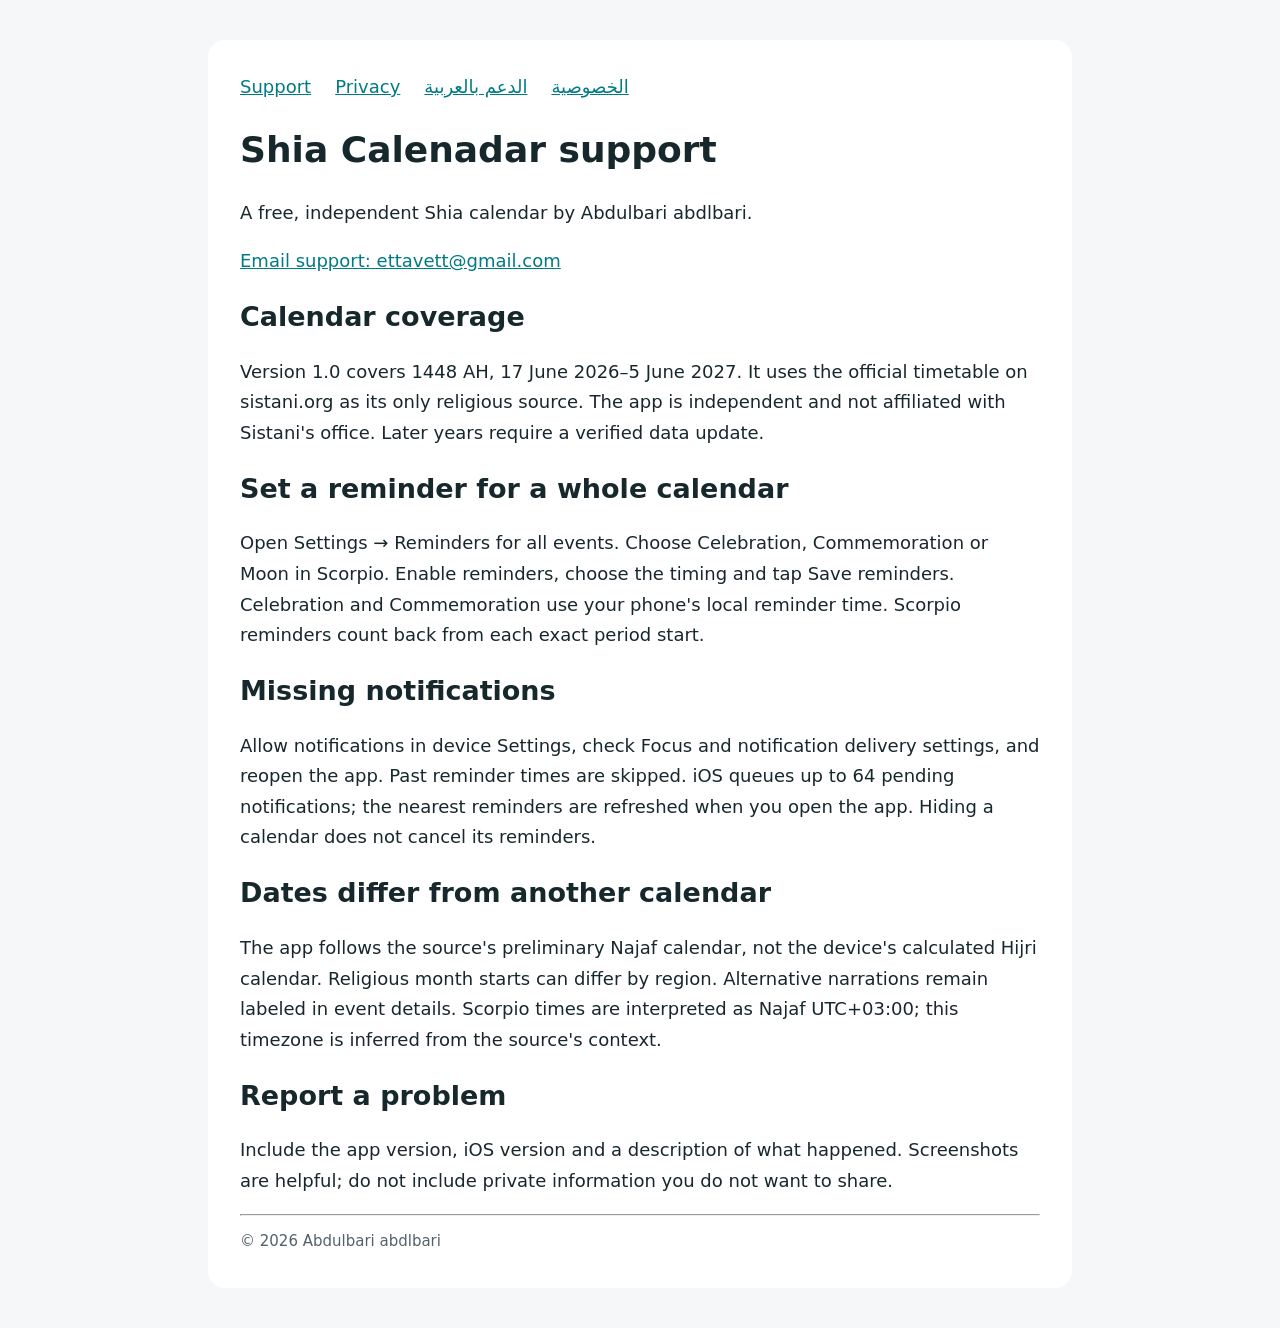
==== index.html @ c19f3e4d "Publish Shia Calenadar support and privacy pages" ====
<!doctype html><html lang="en" dir="ltr"><head><meta charset="utf-8"><meta name="viewport" content="width=device-width,initial-scale=1"><title>Shia Calenadar — Support</title><link rel="stylesheet" href="style.css"></head><body><main><nav><a href="index.html">Support</a><a href="privacy.html">Privacy</a><a href="support-ar.html" lang="ar">الدعم بالعربية</a><a href="privacy-ar.html" lang="ar">الخصوصية</a></nav><h1>Shia Calenadar support</h1><p>A free, independent Shia calendar by Abdulbari abdlbari.</p><p><a href="mailto:ettavett@gmail.com">Email support: ettavett@gmail.com</a></p><h2>Calendar coverage</h2><p>Version 1.0 covers 1448 AH, 17 June 2026–5 June 2027. It uses the official timetable on sistani.org as its only religious source. The app is independent and not affiliated with Sistani's office. Later years require a verified data update.</p><h2>Set a reminder for a whole calendar</h2><p>Open Settings → Reminders for all events. Choose Celebration, Commemoration or Moon in Scorpio. Enable reminders, choose the timing and tap Save reminders. Celebration and Commemoration use your phone's local reminder time. Scorpio reminders count back from each exact period start.</p><h2>Missing notifications</h2><p>Allow notifications in device Settings, check Focus and notification delivery settings, and reopen the app. Past reminder times are skipped. iOS queues up to 64 pending notifications; the nearest reminders are refreshed when you open the app. Hiding a calendar does not cancel its reminders.</p><h2>Dates differ from another calendar</h2><p>The app follows the source's preliminary Najaf calendar, not the device's calculated Hijri calendar. Religious month starts can differ by region. Alternative narrations remain labeled in event details. Scorpio times are interpreted as Najaf UTC+03:00; this timezone is inferred from the source's context.</p><h2>Report a problem</h2><p>Include the app version, iOS version and a description of what happened. Screenshots are helpful; do not include private information you do not want to share.</p><hr><small>© 2026 Abdulbari abdlbari</small></main></body></html>
---- style.css ----
body{font:18px/1.7 system-ui,sans-serif;margin:0;background:#f5f7f8;color:#17282d}main{max-width:800px;margin:40px auto;padding:32px;background:white;border-radius:18px}h1,h2{line-height:1.3}a{color:#007b83}nav{display:flex;gap:24px;flex-wrap:wrap}small{color:#536269}@media(max-width:600px){main{margin:0;border-radius:0;padding:24px}}
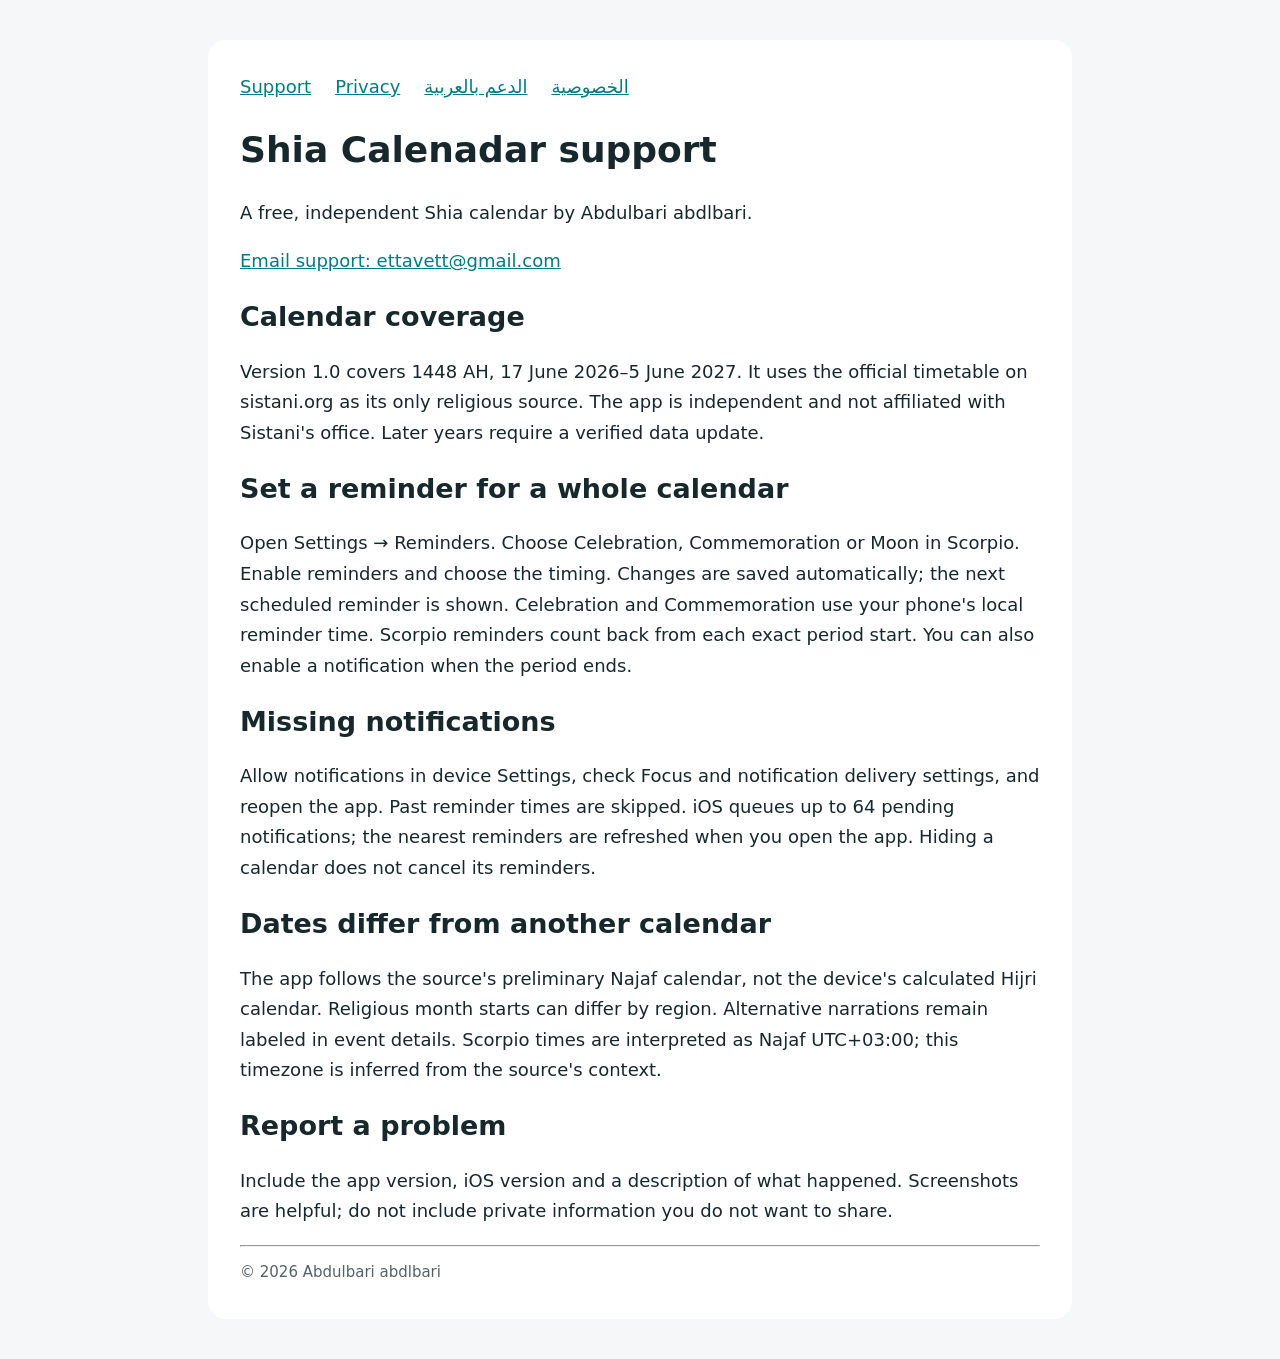
==== commit ff869f70: "Update support for automatic category reminders and Scorpio end notifications" ====
--- a/index.html
+++ b/index.html
@@ -1 +1 @@
-<!doctype html><html lang="en" dir="ltr"><head><meta charset="utf-8"><meta name="viewport" content="width=device-width,initial-scale=1"><title>Shia Calenadar — Support</title><link rel="stylesheet" href="style.css"></head><body><main><nav><a href="index.html">Support</a><a href="privacy.html">Privacy</a><a href="support-ar.html" lang="ar">الدعم بالعربية</a><a href="privacy-ar.html" lang="ar">الخصوصية</a></nav><h1>Shia Calenadar support</h1><p>A free, independent Shia calendar by Abdulbari abdlbari.</p><p><a href="mailto:ettavett@gmail.com">Email support: ettavett@gmail.com</a></p><h2>Calendar coverage</h2><p>Version 1.0 covers 1448 AH, 17 June 2026–5 June 2027. It uses the official timetable on sistani.org as its only religious source. The app is independent and not affiliated with Sistani's office. Later years require a verified data update.</p><h2>Set a reminder for a whole calendar</h2><p>Open Settings → Reminders for all events. Choose Celebration, Commemoration or Moon in Scorpio. Enable reminders, choose the timing and tap Save reminders. Celebration and Commemoration use your phone's local reminder time. Scorpio reminders count back from each exact period start.</p><h2>Missing notifications</h2><p>Allow notifications in device Settings, check Focus and notification delivery settings, and reopen the app. Past reminder times are skipped. iOS queues up to 64 pending notifications; the nearest reminders are refreshed when you open the app. Hiding a calendar does not cancel its reminders.</p><h2>Dates differ from another calendar</h2><p>The app follows the source's preliminary Najaf calendar, not the device's calculated Hijri calendar. Religious month starts can differ by region. Alternative narrations remain labeled in event details. Scorpio times are interpreted as Najaf UTC+03:00; this timezone is inferred from the source's context.</p><h2>Report a problem</h2><p>Include the app version, iOS version and a description of what happened. Screenshots are helpful; do not include private information you do not want to share.</p><hr><small>© 2026 Abdulbari abdlbari</small></main></body></html>
+<!doctype html><html lang="en" dir="ltr"><head><meta charset="utf-8"><meta name="viewport" content="width=device-width,initial-scale=1"><title>Shia Calenadar — Support</title><link rel="stylesheet" href="style.css"></head><body><main><nav><a href="index.html">Support</a><a href="privacy.html">Privacy</a><a href="support-ar.html" lang="ar">الدعم بالعربية</a><a href="privacy-ar.html" lang="ar">الخصوصية</a></nav><h1>Shia Calenadar support</h1><p>A free, independent Shia calendar by Abdulbari abdlbari.</p><p><a href="mailto:ettavett@gmail.com">Email support: ettavett@gmail.com</a></p><h2>Calendar coverage</h2><p>Version 1.0 covers 1448 AH, 17 June 2026–5 June 2027. It uses the official timetable on sistani.org as its only religious source. The app is independent and not affiliated with Sistani's office. Later years require a verified data update.</p><h2>Set a reminder for a whole calendar</h2><p>Open Settings → Reminders. Choose Celebration, Commemoration or Moon in Scorpio. Enable reminders and choose the timing. Changes are saved automatically; the next scheduled reminder is shown. Celebration and Commemoration use your phone's local reminder time. Scorpio reminders count back from each exact period start. You can also enable a notification when the period ends.</p><h2>Missing notifications</h2><p>Allow notifications in device Settings, check Focus and notification delivery settings, and reopen the app. Past reminder times are skipped. iOS queues up to 64 pending notifications; the nearest reminders are refreshed when you open the app. Hiding a calendar does not cancel its reminders.</p><h2>Dates differ from another calendar</h2><p>The app follows the source's preliminary Najaf calendar, not the device's calculated Hijri calendar. Religious month starts can differ by region. Alternative narrations remain labeled in event details. Scorpio times are interpreted as Najaf UTC+03:00; this timezone is inferred from the source's context.</p><h2>Report a problem</h2><p>Include the app version, iOS version and a description of what happened. Screenshots are helpful; do not include private information you do not want to share.</p><hr><small>© 2026 Abdulbari abdlbari</small></main></body></html>
